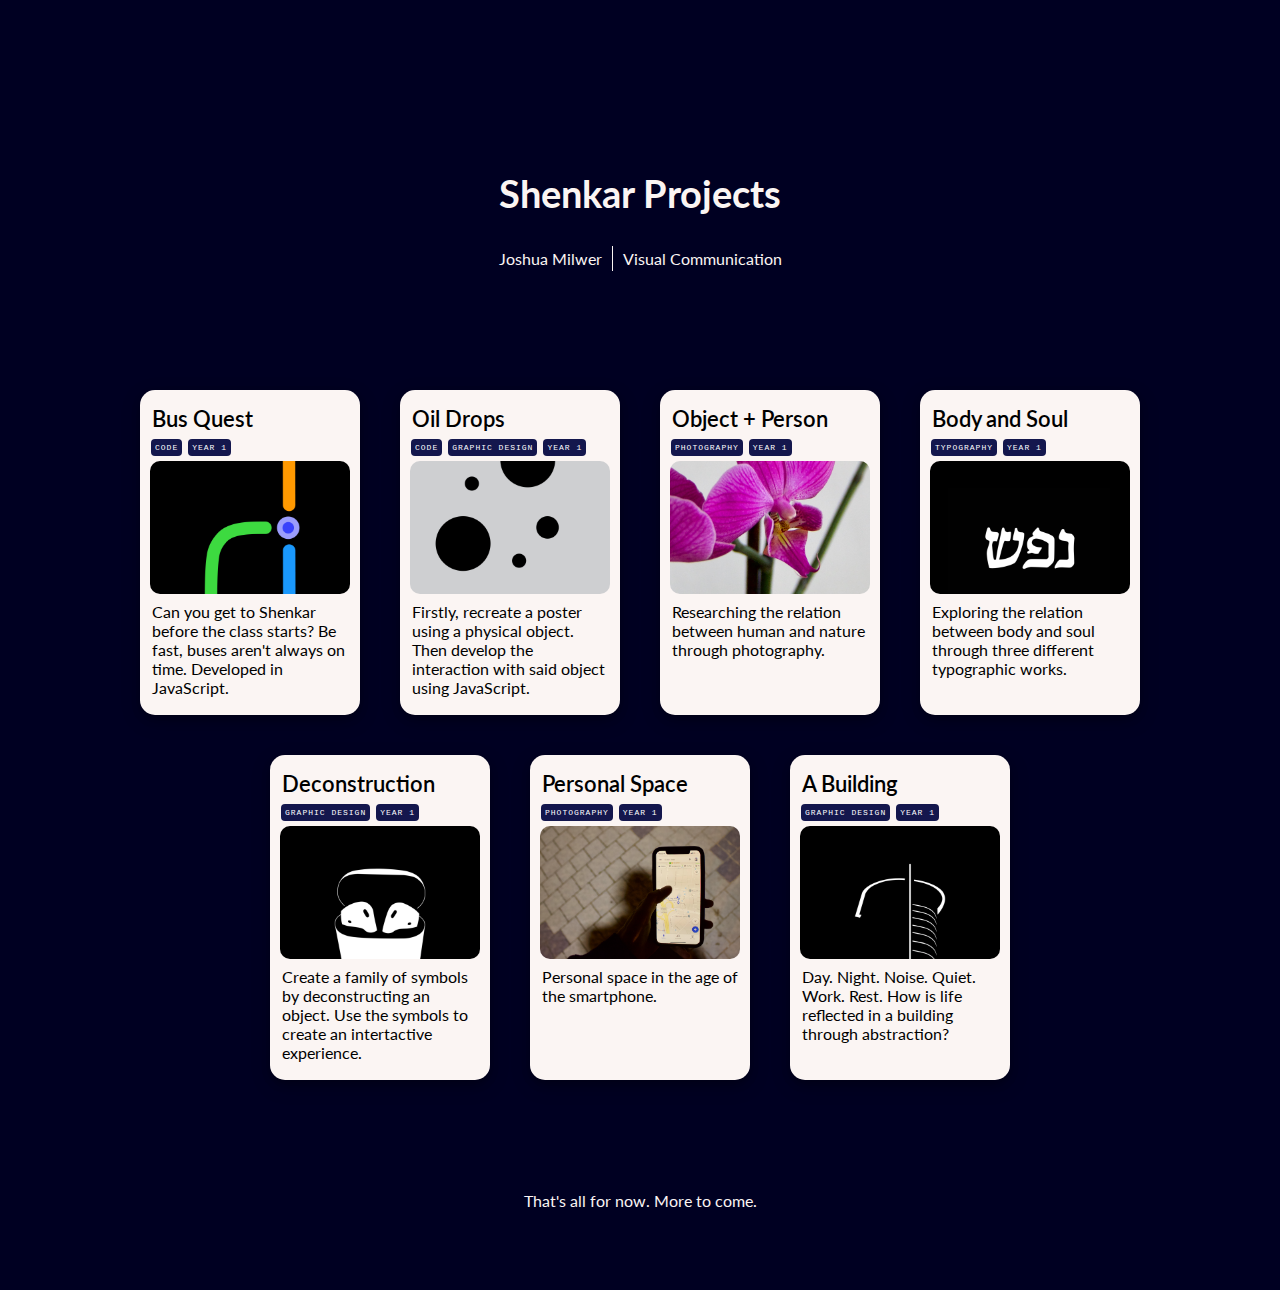
==== shenkar-projects/index.html @ 1e088e24 "p" ====
<!DOCTYPE html>
<html lang="en" dir="ltr">

  <head>
    <meta charset="utf-8">
    <meta name="viewport" content="width=device-width, initial-scale=1" />
    <title>Shenkar Projects</title>
    <link rel="stylesheet" href="https://joshuamv.github.io/shenkar-projects/css/master.css">
    <!-- <link rel="stylesheet" href="file:///Users/Joshua/Documents/Shenkar/Year%201/Semester%20B/Code/shenkar-projects/css/master.css"> -->
    <link href='https://fonts.googleapis.com/css?family=Lato:400,700' rel='stylesheet' type='text/css'>
    <link rel='icon' href='favicon.ico' type='image/x-icon'/ >
  </head>


  <body>

    <div class="hero">
      <h1>Shenkar Projects</h1>
      <div class="link-container">
        <p>Joshua Milwer</p>
        <div class="hero-separator"> </div>
        <p>Visual Communication</p>
      </div>
    </div>

    <div class="card-container">

      <div class="card" onclick="location.href='https://codepen.io/joshuamv/full/BayMxJd';" style="cursor: pointer;">
        <h2>Bus Quest</h2>
        <div class="tag-container">
          <div class="tag" id="code">
            <p>CODE</p>
          </div>
          <div class="tag" id="year1">
            <p>YEAR 1</p>
          </div>
        </div>
        <div class="container">
          <img src="/shenkar-projects/img/screenshots/bus.png" alt="Bus quest image" class="responsive-img">
          <p class="explain">Can you get to Shenkar before the class starts? Be fast, buses aren't always on time. Developed in JavaScript.</p>
        </div>
      </div>

      <div class="card" onclick="location.href='https://joshuamv.github.io/shenkar-projects/projects/oil-drops/';" style="cursor: pointer;">
        <h2>Oil Drops</h2>
        <div class="tag-container">
          <div class="tag" id="code">
            <p>CODE</p>
          </div>
          <div class="tag" id="design">
            <p>GRAPHIC DESIGN</p>
          </div>
          <div class="tag" id="year1">
            <p>YEAR 1</p>
          </div>
        </div>
        <div class="container">
          <img src="/shenkar-projects/img/screenshots/oil.png" alt="Oil drops image" class="responsive-img">
          <p class="explain">Firstly, recreate a poster using a physical object. Then develop the interaction with said object using JavaScript.</p>
        </div>
      </div>

      <div class="card" onclick="location.href='https://joshuamv.github.io/shenkar-projects/projects/object-person/';" style="cursor: pointer;">
        <h2>Object + Person</h2>
        <div class="tag-container">
          <div class="tag" id="photography">
            <p>PHOTOGRAPHY</p>
          </div>
          <div class="tag" id="year1">
            <p>YEAR 1</p>
          </div>
        </div>
        <div class="screenshots">
          <img src="/shenkar-projects/img/screenshots/flower.png" alt="Moving Lines image" class="responsive-img">
        </div>
        <p class="explain">Researching the relation between human and nature through photography.</p>
      </div>

      <div class="card" onclick="location.href='https://joshuamv.github.io/shenkar-projects/projects/body-soul/';" style="cursor: pointer;">
        <h2>Body and Soul</h2>
        <div class="tag-container">
          <div class="tag" id="type">
            <p>TYPOGRAPHY</p>
          </div>
          <div class="tag" id="year1">
            <p>YEAR 1</p>
          </div>
        </div>
        <div class="screenshots">
          <img src="/shenkar-projects/img/screenshots/nefesh1.png" alt="Typography posters" class="responsive-img">
        </div>
        <p class="explain">Exploring the relation between body and soul through three different typographic works.</p>
      </div>

      <div class="card" onclick="location.href='https://joshuamv.github.io/shenkar-projects/projects/deconstruction/';" style="cursor: pointer;">
        <h2>Deconstruction</h2>
        <div class="tag-container">
          <div class="tag" id="design">
            <p>GRAPHIC DESIGN</p>
          </div>
          <div class="tag" id="year1">
            <p>YEAR 1</p>
          </div>
        </div>
        <div class="container">
          <img src="/shenkar-projects/img/screenshots/airpods.png" alt="airpods" class="responsive-img">
          <p class="explain">Create a family of symbols by deconstructing an object. Use the symbols to create an intertactive experience.</p>
        </div>
      </div>

      <div class="card" onclick="location.href='https://joshuamv.github.io/shenkar-projects/projects/personal-space/';" style="cursor: pointer;">
        <h2>Personal Space</h2>
        <div class="tag-container">
          <div class="tag" id="photography">
            <p>PHOTOGRAPHY</p>
          </div>
          <div class="tag" id="year1">
            <p>YEAR 1</p>
          </div>
        </div>
        <div class="screenshots">
          <img src="/shenkar-projects/img/screenshots/phone.png" alt="Phone picture" class="responsive-img">
        </div>
        <p class="explain">Personal space in the age of the smartphone.</p>
      </div>

      <div class="card" onclick="location.href='https://joshuamv.github.io/shenkar-projects/projects/building/';" style="cursor: pointer;">
        <h2>A Building</h2>
        <div class="tag-container">
          <div class="tag" id="design">
            <p>GRAPHIC DESIGN</p>
          </div>
          <div class="tag" id="year1">
            <p>YEAR 1</p>
          </div>
        </div>
        <div class="container">
          <img src="/shenkar-projects/img/screenshots/building.png" alt="building" class="responsive-img">
          <p class="explain">Day. Night. Noise. Quiet. Work. Rest. How is life reflected in a building through abstraction?</p>
        </div>
      </div>

    </div>
    <!-- end of card-container -->

    <footer>
      <p>That's all for now. More to come.</p>
    </footer>

  </body>

</html>
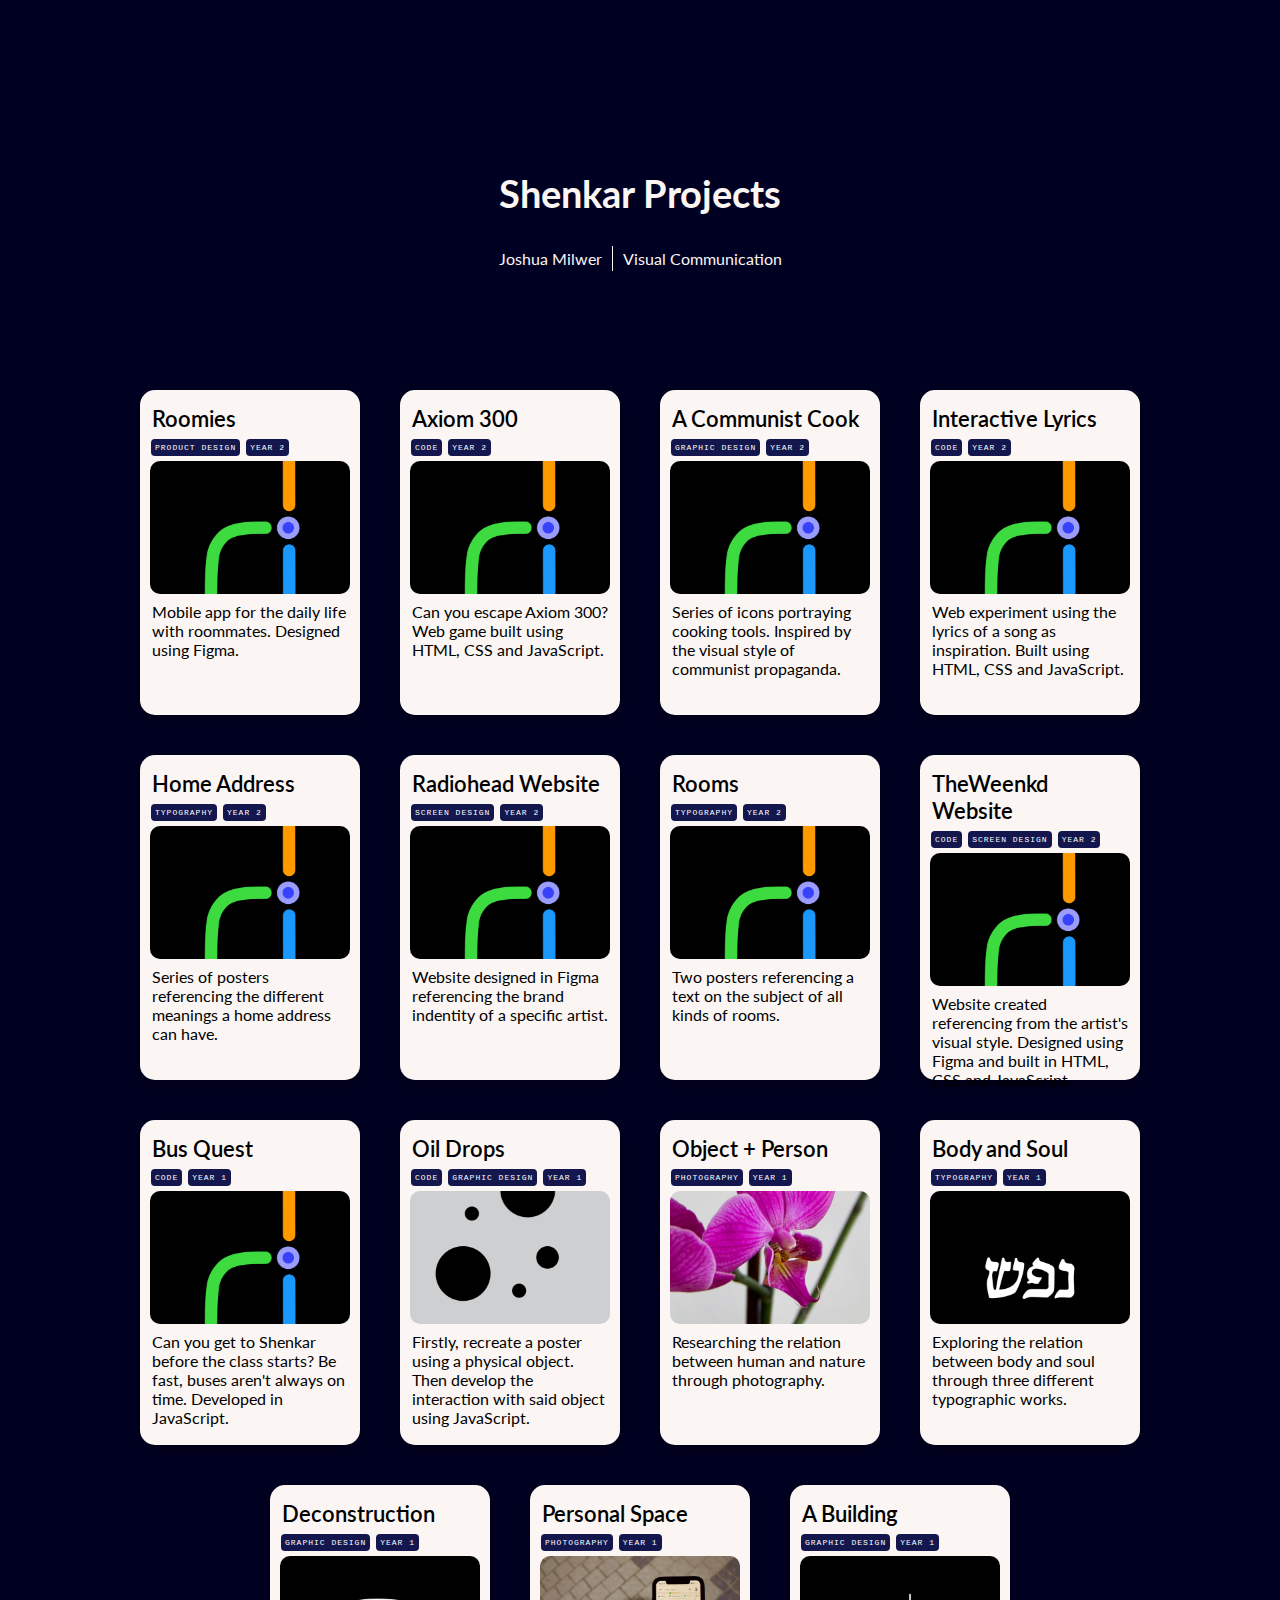
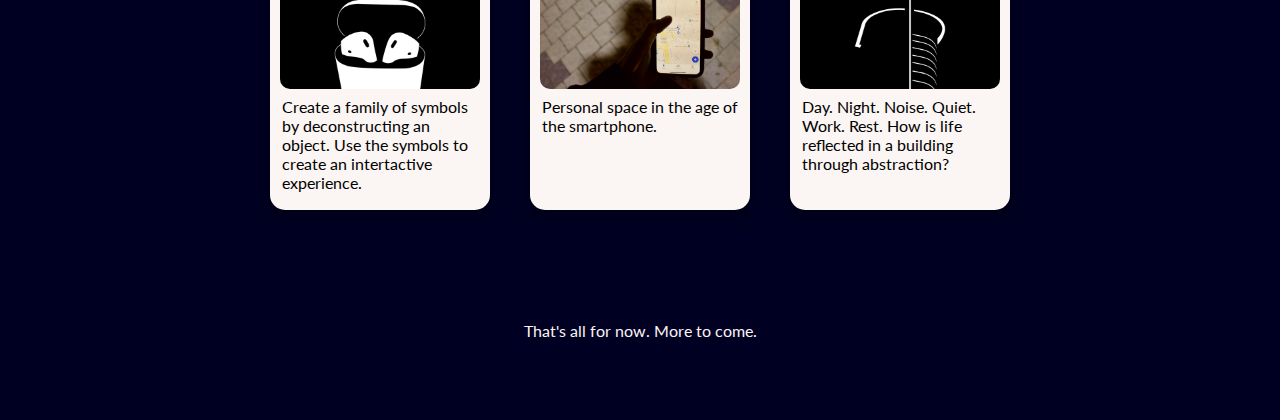
==== commit 925eb80c: "year 2 projects, no pics yet, no urls yet" ====
--- a/shenkar-projects/index.html
+++ b/shenkar-projects/index.html
@@ -25,6 +25,137 @@
 
     <div class="card-container">
 
+      <div class="card" onclick="location.href='https://joshuamv.github.io/axiom-300/';" style="cursor: pointer;">
+        <h2>Roomies</h2>
+        <div class="tag-container">
+          <div class="tag" id="code">
+            <p>PRODUCT DESIGN</p>
+          </div>
+          <div class="tag" id="year1">
+            <p>YEAR 2</p>
+          </div>
+        </div>
+        <div class="container">
+          <img src="/shenkar-projects/img/screenshots/bus.png" alt="Bus quest image" class="responsive-img">
+          <p class="explain">Mobile app for the daily life with roommates. Designed using Figma.</p>
+        </div>
+      </div>
+
+      <div class="card" onclick="location.href='https://joshuamv.github.io/axiom-300/';" style="cursor: pointer;">
+        <h2>Axiom 300</h2>
+        <div class="tag-container">
+          <div class="tag" id="code">
+            <p>CODE</p>
+          </div>
+          <div class="tag" id="year1">
+            <p>YEAR 2</p>
+          </div>
+        </div>
+        <div class="container">
+          <img src="/shenkar-projects/img/screenshots/bus.png" alt="Bus quest image" class="responsive-img">
+          <p class="explain">Can you escape Axiom 300? Web game built using HTML, CSS and JavaScript.</p>
+        </div>
+      </div>
+
+      <div class="card" onclick="location.href='https://codepen.io/joshuamv/full/BayMxJd';" style="cursor: pointer;">
+        <h2>A Communist Cook</h2>
+        <div class="tag-container">
+          <div class="tag" id="code">
+            <p>GRAPHIC DESIGN</p>
+          </div>
+          <div class="tag" id="year1">
+            <p>YEAR 2</p>
+          </div>
+        </div>
+        <div class="container">
+          <img src="/shenkar-projects/img/screenshots/bus.png" alt="Bus quest image" class="responsive-img">
+          <p class="explain">Series of icons portraying cooking tools. Inspired by the visual style of communist propaganda.</p>
+        </div>
+      </div>
+
+      <div class="card" onclick="location.href='https://codepen.io/joshuamv/full/BayMxJd';" style="cursor: pointer;">
+        <h2>Interactive Lyrics</h2>
+        <div class="tag-container">
+          <div class="tag" id="code">
+            <p>CODE</p>
+          </div>
+          <div class="tag" id="year1">
+            <p>YEAR 2</p>
+          </div>
+        </div>
+        <div class="container">
+          <img src="/shenkar-projects/img/screenshots/bus.png" alt="Bus quest image" class="responsive-img">
+          <p class="explain">Web experiment using the lyrics of a song as inspiration. Built using HTML, CSS and JavaScript.</p>
+        </div>
+      </div>
+
+      <div class="card" onclick="location.href='https://codepen.io/joshuamv/full/BayMxJd';" style="cursor: pointer;">
+        <h2>Home Address</h2>
+        <div class="tag-container">
+          <div class="tag" id="code">
+            <p>TYPOGRAPHY</p>
+          </div>
+          <div class="tag" id="year1">
+            <p>YEAR 2</p>
+          </div>
+        </div>
+        <div class="container">
+          <img src="/shenkar-projects/img/screenshots/bus.png" alt="Bus quest image" class="responsive-img">
+          <p class="explain">Series of posters referencing the different meanings a home address can have.</p>
+        </div>
+      </div>
+
+      <div class="card" onclick="location.href='https://codepen.io/joshuamv/full/BayMxJd';" style="cursor: pointer;">
+        <h2>Radiohead Website</h2>
+        <div class="tag-container">
+          <div class="tag" id="code">
+            <p>SCREEN DESIGN</p>
+          </div>
+          <div class="tag" id="year1">
+            <p>YEAR 2</p>
+          </div>
+        </div>
+        <div class="container">
+          <img src="/shenkar-projects/img/screenshots/bus.png" alt="Bus quest image" class="responsive-img">
+          <p class="explain">Website designed in Figma referencing the brand indentity of a specific artist.</p>
+        </div>
+      </div>
+
+      <div class="card" onclick="location.href='https://codepen.io/joshuamv/full/BayMxJd';" style="cursor: pointer;">
+        <h2>Rooms</h2>
+        <div class="tag-container">
+          <div class="tag" id="code">
+            <p>TYPOGRAPHY</p>
+          </div>
+          <div class="tag" id="year1">
+            <p>YEAR 2</p>
+          </div>
+        </div>
+        <div class="container">
+          <img src="/shenkar-projects/img/screenshots/bus.png" alt="Bus quest image" class="responsive-img">
+          <p class="explain">Two posters referencing a text on the subject of all kinds of rooms.</p>
+        </div>
+      </div>
+
+      <div class="card" onclick="location.href='https://codepen.io/joshuamv/full/BayMxJd';" style="cursor: pointer;">
+        <h2>TheWeenkd Website</h2>
+        <div class="tag-container">
+          <div class="tag" id="code">
+            <p>CODE</p>
+          </div>
+          <div class="tag" id="design">
+            <p>SCREEN DESIGN</p>
+          </div>
+          <div class="tag" id="year1">
+            <p>YEAR 2</p>
+          </div>
+        </div>
+        <div class="container">
+          <img src="/shenkar-projects/img/screenshots/bus.png" alt="Bus quest image" class="responsive-img">
+          <p class="explain">Website created referencing from the artist's visual style. Designed using Figma and built in HTML, CSS and JavaScript.</p>
+        </div>
+      </div>
+
       <div class="card" onclick="location.href='https://codepen.io/joshuamv/full/BayMxJd';" style="cursor: pointer;">
         <h2>Bus Quest</h2>
         <div class="tag-container">
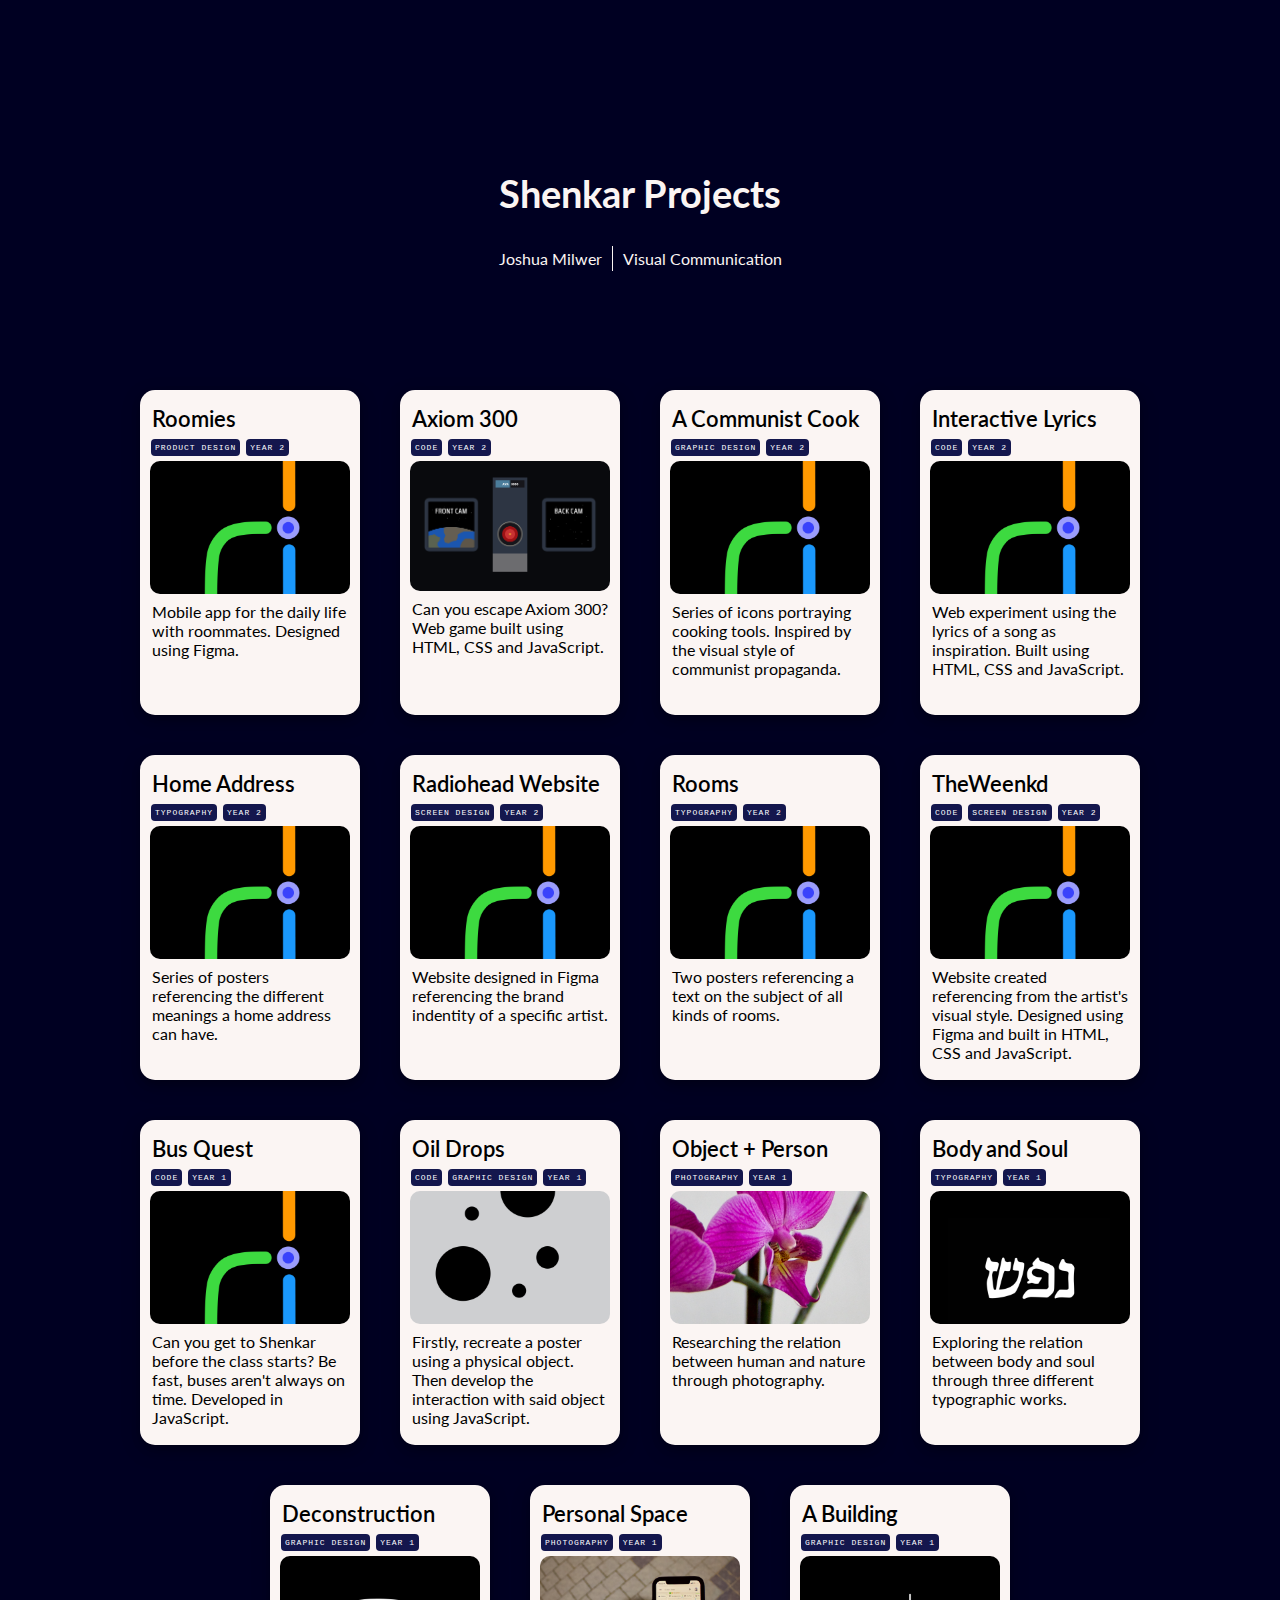
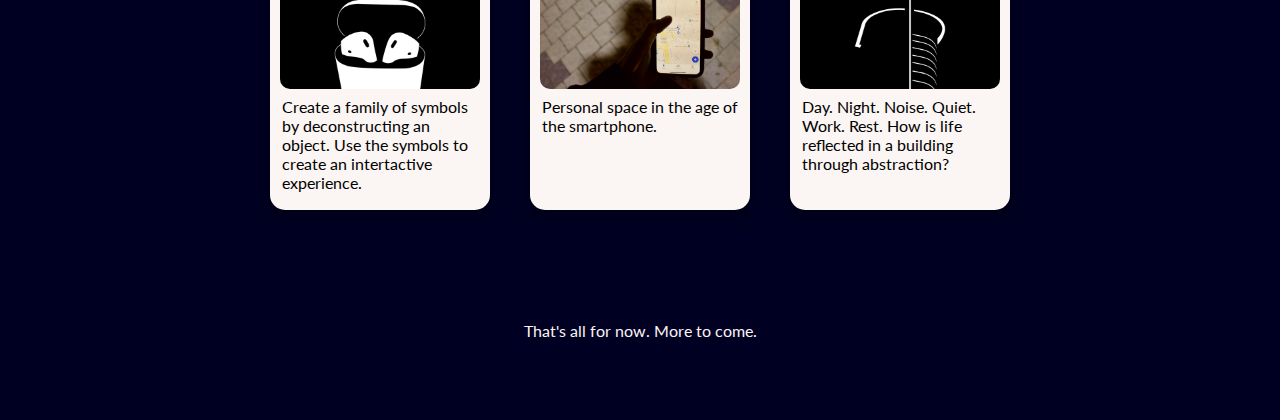
==== commit 2b18950c: "axiom img" ====
--- a/shenkar-projects/index.html
+++ b/shenkar-projects/index.html
@@ -52,7 +52,7 @@
           </div>
         </div>
         <div class="container">
-          <img src="/shenkar-projects/img/screenshots/bus.png" alt="Bus quest image" class="responsive-img">
+          <img src="/shenkar-projects/img/screenshots/axiom.png" alt="Axiom 300 image" class="responsive-img">
           <p class="explain">Can you escape Axiom 300? Web game built using HTML, CSS and JavaScript.</p>
         </div>
       </div>
@@ -138,7 +138,7 @@
       </div>
 
       <div class="card" onclick="location.href='https://codepen.io/joshuamv/full/BayMxJd';" style="cursor: pointer;">
-        <h2>TheWeenkd Website</h2>
+        <h2>TheWeenkd</h2>
         <div class="tag-container">
           <div class="tag" id="code">
             <p>CODE</p>
